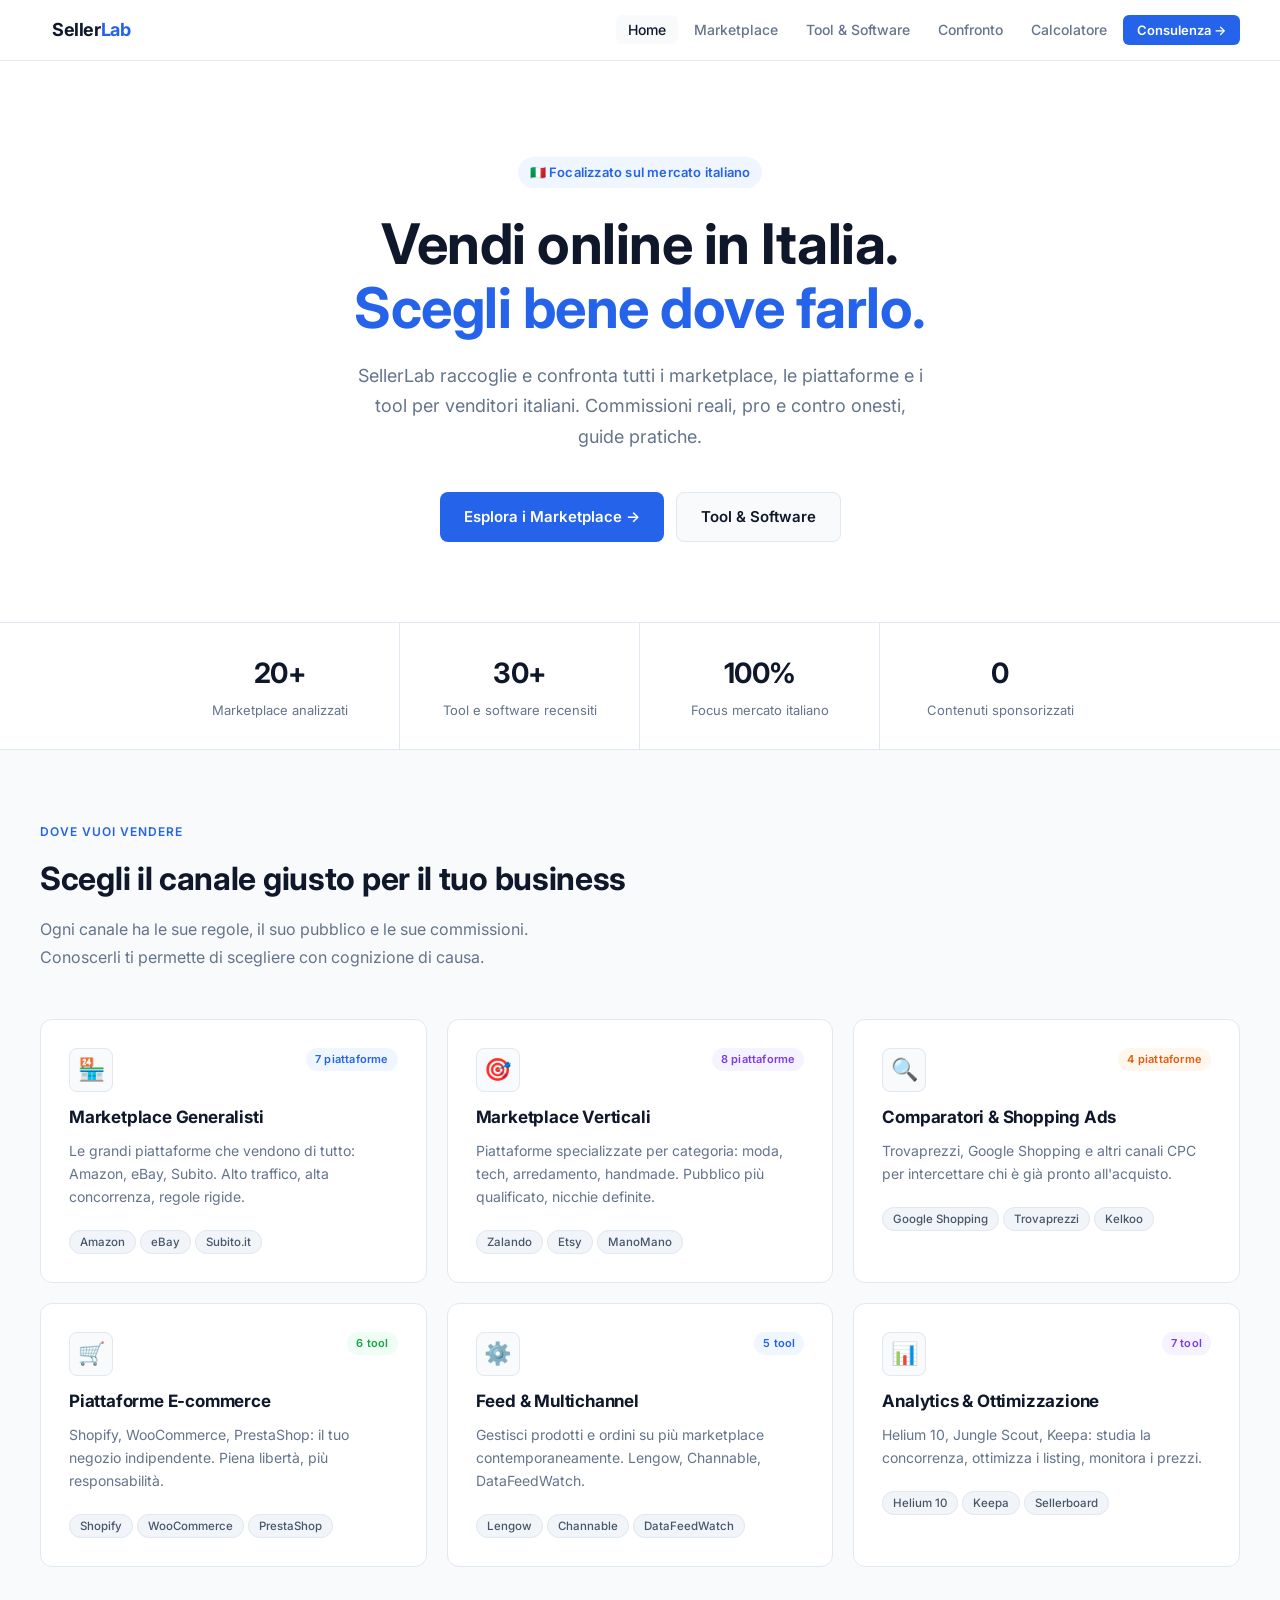
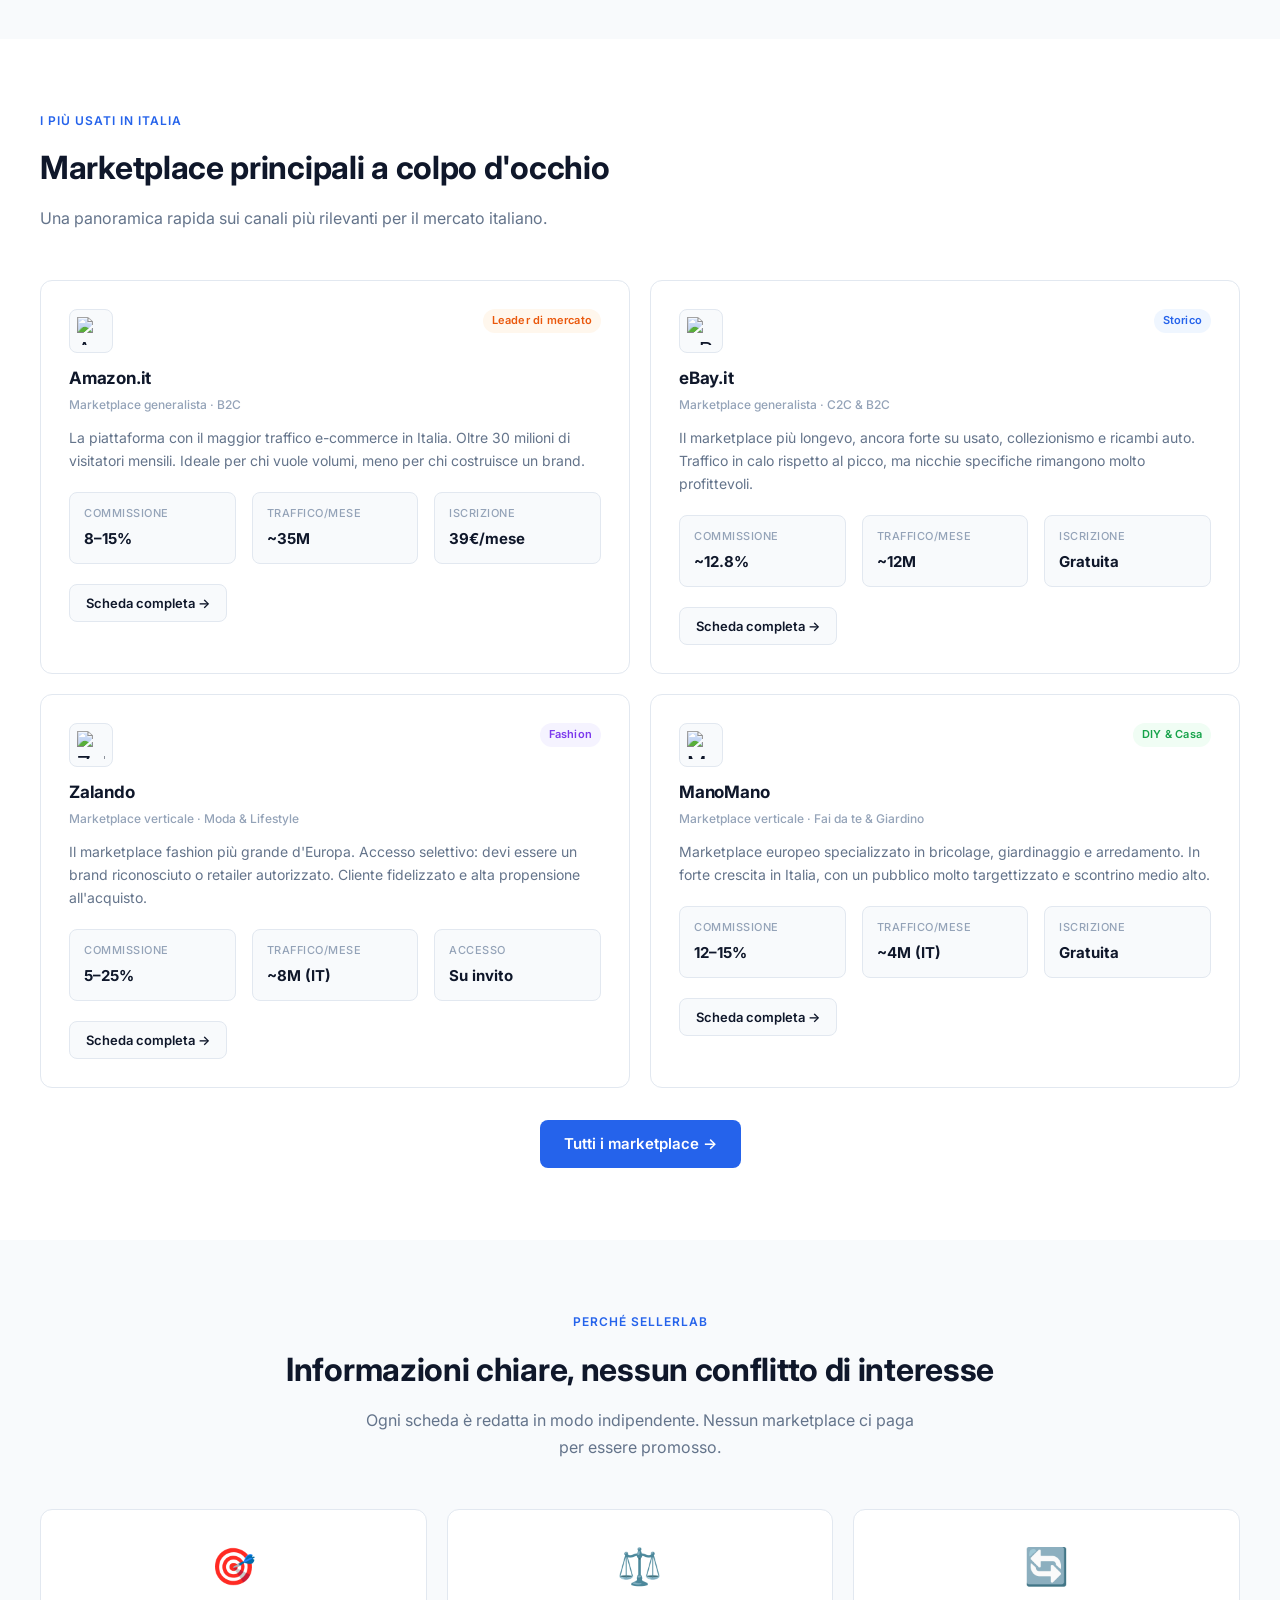
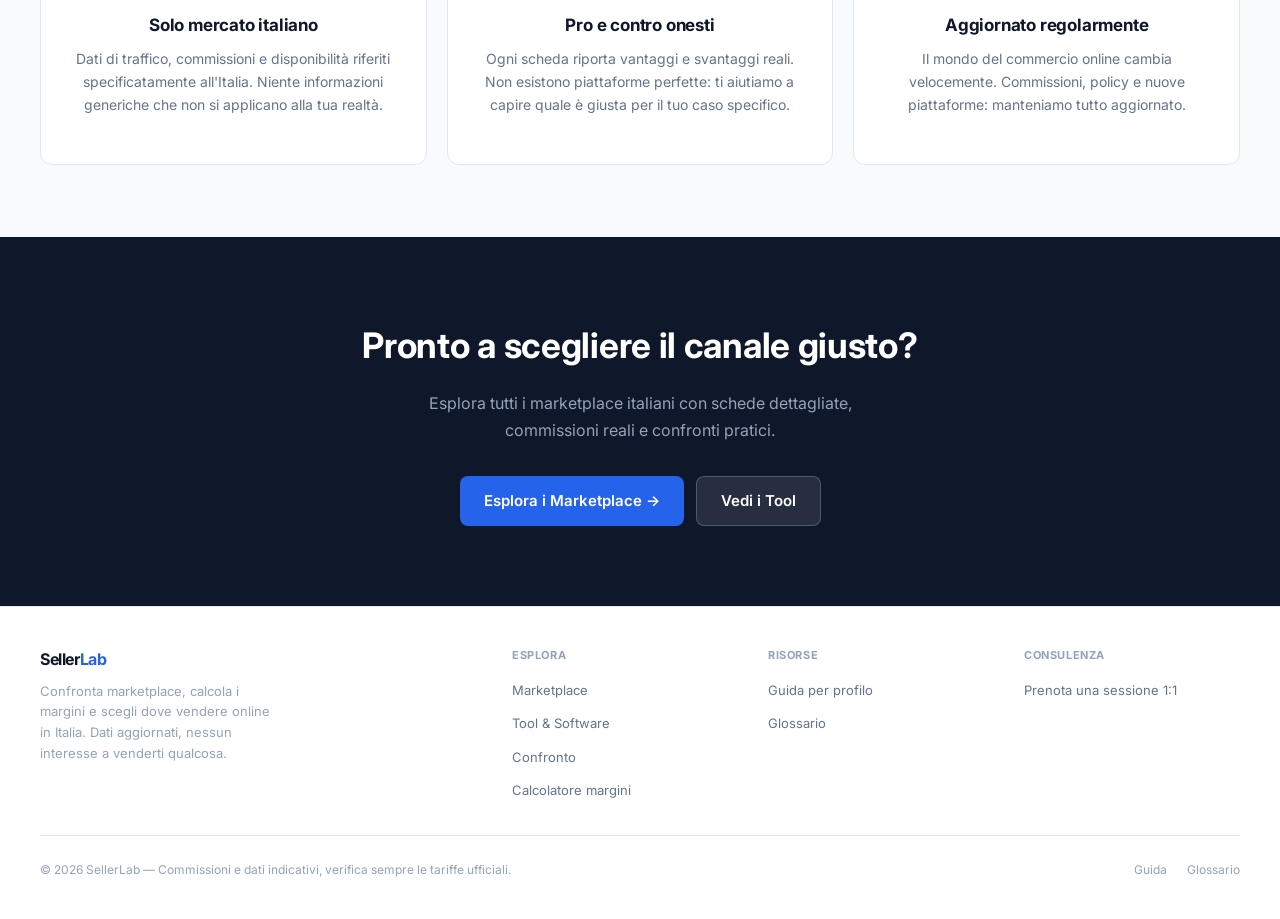
==== index.html @ 865c8135 "Prima versione SellerLab" ====
<!DOCTYPE html>
<html lang="it">
<head>
  <meta charset="UTF-8">
  <meta name="viewport" content="width=device-width, initial-scale=1.0">

  <!-- SEO primario -->
  <title>SellerLab — Marketplace e Tool per Vendere Online in Italia</title>
  <meta name="description" content="Confronta tutti i marketplace italiani e i tool per venditori online: Amazon, eBay, Zalando, Etsy e molto altro. Commissioni reali, pro e contro aggiornati al 2025.">
  <meta name="keywords" content="marketplace italiani, vendere online italia, amazon italia commissioni, ebay italia, zalando venditori, ecommerce italia, tool ecommerce, shopify italia">
  <meta name="robots" content="index, follow">
  <meta name="author" content="SellerLab">
  <link rel="canonical" href="https://sellerlab.it/">

  <!-- Open Graph -->
  <meta property="og:type" content="website">
  <meta property="og:site_name" content="SellerLab">
  <meta property="og:title" content="SellerLab — Marketplace e Tool per Vendere Online in Italia">
  <meta property="og:description" content="Confronta tutti i marketplace italiani e i tool per venditori online. Commissioni reali, pro e contro aggiornati al 2025.">
  <meta property="og:url" content="https://sellerlab.it/">
  <meta property="og:locale" content="it_IT">

  <!-- Twitter Card -->
  <meta name="twitter:card" content="summary_large_image">
  <meta name="twitter:title" content="SellerLab — Marketplace e Tool per Vendere Online in Italia">
  <meta name="twitter:description" content="Confronta tutti i marketplace italiani e i tool per venditori online. Commissioni reali, pro e contro aggiornati al 2025.">

  <!-- JSON-LD: WebSite + Organization -->
  <script type="application/ld+json">
  {
    "@context": "https://schema.org",
    "@graph": [
      {
        "@type": "WebSite",
        "@id": "https://sellerlab.it/#website",
        "name": "SellerLab",
        "description": "Guida indipendente a marketplace e tool per vendere online in Italia",
        "url": "https://sellerlab.it",
        "inLanguage": "it-IT",
        "publisher": { "@id": "https://sellerlab.it/#organization" }
      },
      {
        "@type": "Organization",
        "@id": "https://sellerlab.it/#organization",
        "name": "SellerLab",
        "url": "https://sellerlab.it",
        "description": "Guida indipendente ai marketplace e tool per vendere online in Italia"
      },
      {
        "@type": "BreadcrumbList",
        "itemListElement": [
          { "@type": "ListItem", "position": 1, "name": "Home", "item": "https://sellerlab.it/" }
        ]
      }
    ]
  }
  </script>

  <link rel="stylesheet" href="style.css">
</head>
<body>

<nav>
  <div class="nav-inner">
    <a href="index.html" class="logo">Seller<span>Lab</span></a>
    <ul>
      <li><a href="index.html" class="active">Home</a></li>
      <li><a href="marketplace.html">Marketplace</a></li>
      <li><a href="tools.html">Tool & Software</a></li>
      <li><a href="confronto.html">Confronto</a></li>
      <li><a href="calcolatore.html">Calcolatore</a></li>
      <li><a href="consulenza.html" class="nav-cta">Consulenza →</a></li>
    </ul>
  </div>
</nav>

<!-- HERO -->
<section class="hero">
  <div class="hero-badge">🇮🇹 Focalizzato sul mercato italiano</div>
  <h1>Vendi online in Italia.<br><em>Scegli bene dove farlo.</em></h1>
  <p>SellerLab raccoglie e confronta tutti i marketplace, le piattaforme e i tool per venditori italiani. Commissioni reali, pro e contro onesti, guide pratiche.</p>
  <div class="hero-actions">
    <a href="marketplace.html" class="btn btn-primary">Esplora i Marketplace →</a>
    <a href="tools.html" class="btn btn-secondary">Tool & Software</a>
  </div>
</section>

<!-- STATS -->
<div class="stats-bar">
  <div class="stat-item">
    <div class="stat-number">20+</div>
    <div class="stat-label">Marketplace analizzati</div>
  </div>
  <div class="stat-item">
    <div class="stat-number">30+</div>
    <div class="stat-label">Tool e software recensiti</div>
  </div>
  <div class="stat-item">
    <div class="stat-number">100%</div>
    <div class="stat-label">Focus mercato italiano</div>
  </div>
  <div class="stat-item">
    <div class="stat-number">0</div>
    <div class="stat-label">Contenuti sponsorizzati</div>
  </div>
</div>

<!-- CATEGORIE PRINCIPALI -->
<section class="section section-alt">
  <div class="section-inner">
    <div class="section-header">
      <div class="section-label">Dove vuoi vendere</div>
      <h2>Scegli il canale giusto per il tuo business</h2>
      <p>Ogni canale ha le sue regole, il suo pubblico e le sue commissioni. Conoscerli ti permette di scegliere con cognizione di causa.</p>
    </div>
    <div class="grid-3">

      <a href="marketplace.html#generalisti" class="card" style="text-decoration:none;color:inherit;">
        <div class="card-header">
          <div class="card-icon">🏪</div>
          <span class="badge badge-blue">7 piattaforme</span>
        </div>
        <div class="card-name" style="margin-bottom:8px;">Marketplace Generalisti</div>
        <div class="card-desc">Le grandi piattaforme che vendono di tutto: Amazon, eBay, Subito. Alto traffico, alta concorrenza, regole rigide.</div>
        <span class="tag">Amazon</span> <span class="tag">eBay</span> <span class="tag">Subito.it</span>
      </a>

      <a href="marketplace.html#verticali" class="card" style="text-decoration:none;color:inherit;">
        <div class="card-header">
          <div class="card-icon">🎯</div>
          <span class="badge badge-purple">8 piattaforme</span>
        </div>
        <div class="card-name" style="margin-bottom:8px;">Marketplace Verticali</div>
        <div class="card-desc">Piattaforme specializzate per categoria: moda, tech, arredamento, handmade. Pubblico più qualificato, nicchie definite.</div>
        <span class="tag">Zalando</span> <span class="tag">Etsy</span> <span class="tag">ManoMano</span>
      </a>

      <a href="marketplace.html#comparatori" class="card" style="text-decoration:none;color:inherit;">
        <div class="card-header">
          <div class="card-icon">🔍</div>
          <span class="badge badge-orange">4 piattaforme</span>
        </div>
        <div class="card-name" style="margin-bottom:8px;">Comparatori & Shopping Ads</div>
        <div class="card-desc">Trovaprezzi, Google Shopping e altri canali CPC per intercettare chi è già pronto all'acquisto.</div>
        <span class="tag">Google Shopping</span> <span class="tag">Trovaprezzi</span> <span class="tag">Kelkoo</span>
      </a>

      <a href="tools.html#ecommerce" class="card" style="text-decoration:none;color:inherit;">
        <div class="card-header">
          <div class="card-icon">🛒</div>
          <span class="badge badge-green">6 tool</span>
        </div>
        <div class="card-name" style="margin-bottom:8px;">Piattaforme E-commerce</div>
        <div class="card-desc">Shopify, WooCommerce, PrestaShop: il tuo negozio indipendente. Piena libertà, più responsabilità.</div>
        <span class="tag">Shopify</span> <span class="tag">WooCommerce</span> <span class="tag">PrestaShop</span>
      </a>

      <a href="tools.html#feed" class="card" style="text-decoration:none;color:inherit;">
        <div class="card-header">
          <div class="card-icon">⚙️</div>
          <span class="badge badge-blue">5 tool</span>
        </div>
        <div class="card-name" style="margin-bottom:8px;">Feed & Multichannel</div>
        <div class="card-desc">Gestisci prodotti e ordini su più marketplace contemporaneamente. Lengow, Channable, DataFeedWatch.</div>
        <span class="tag">Lengow</span> <span class="tag">Channable</span> <span class="tag">DataFeedWatch</span>
      </a>

      <a href="tools.html#analytics" class="card" style="text-decoration:none;color:inherit;">
        <div class="card-header">
          <div class="card-icon">📊</div>
          <span class="badge badge-purple">7 tool</span>
        </div>
        <div class="card-name" style="margin-bottom:8px;">Analytics & Ottimizzazione</div>
        <div class="card-desc">Helium 10, Jungle Scout, Keepa: studia la concorrenza, ottimizza i listing, monitora i prezzi.</div>
        <span class="tag">Helium 10</span> <span class="tag">Keepa</span> <span class="tag">Sellerboard</span>
      </a>

    </div>
  </div>
</section>

<!-- TOP MARKETPLACE PREVIEW -->
<section class="section">
  <div class="section-inner">
    <div class="section-header">
      <div class="section-label">I più usati in Italia</div>
      <h2>Marketplace principali a colpo d'occhio</h2>
      <p>Una panoramica rapida sui canali più rilevanti per il mercato italiano.</p>
    </div>
    <div class="grid-2">

      <div class="card">
        <div class="card-header">
          <div class="card-icon">
            <img src="https://www.google.com/s2/favicons?domain=amazon.it&sz=64" alt="Amazon" width="28" height="28">
          </div>
          <span class="badge badge-orange">Leader di mercato</span>
        </div>
        <div class="card-title-group">
          <div class="card-name">Amazon.it</div>
          <div class="card-type">Marketplace generalista · B2C</div>
        </div>
        <div class="card-desc" style="margin-top:12px;">La piattaforma con il maggior traffico e-commerce in Italia. Oltre 30 milioni di visitatori mensili. Ideale per chi vuole volumi, meno per chi costruisce un brand.</div>
        <div class="metrics">
          <div class="metric"><div class="metric-label">Commissione</div><div class="metric-value">8–15%</div></div>
          <div class="metric"><div class="metric-label">Traffico/mese</div><div class="metric-value">~35M</div></div>
          <div class="metric"><div class="metric-label">Iscrizione</div><div class="metric-value">39€/mese</div></div>
        </div>
        <a href="marketplace.html#amazon" class="btn btn-secondary" style="font-size:13px;padding:8px 16px;">Scheda completa →</a>
      </div>

      <div class="card">
        <div class="card-header">
          <div class="card-icon">
            <img src="https://cdn.simpleicons.org/ebay/E53238" alt="eBay" width="28" height="28">
          </div>
          <span class="badge badge-blue">Storico</span>
        </div>
        <div class="card-title-group">
          <div class="card-name">eBay.it</div>
          <div class="card-type">Marketplace generalista · C2C & B2C</div>
        </div>
        <div class="card-desc" style="margin-top:12px;">Il marketplace più longevo, ancora forte su usato, collezionismo e ricambi auto. Traffico in calo rispetto al picco, ma nicchie specifiche rimangono molto profittevoli.</div>
        <div class="metrics">
          <div class="metric"><div class="metric-label">Commissione</div><div class="metric-value">~12.8%</div></div>
          <div class="metric"><div class="metric-label">Traffico/mese</div><div class="metric-value">~12M</div></div>
          <div class="metric"><div class="metric-label">Iscrizione</div><div class="metric-value">Gratuita</div></div>
        </div>
        <a href="marketplace.html#ebay" class="btn btn-secondary" style="font-size:13px;padding:8px 16px;">Scheda completa →</a>
      </div>

      <div class="card">
        <div class="card-header">
          <div class="card-icon">
            <img src="https://cdn.simpleicons.org/zalando/FF6900" alt="Zalando" width="28" height="28">
          </div>
          <span class="badge badge-purple">Fashion</span>
        </div>
        <div class="card-title-group">
          <div class="card-name">Zalando</div>
          <div class="card-type">Marketplace verticale · Moda & Lifestyle</div>
        </div>
        <div class="card-desc" style="margin-top:12px;">Il marketplace fashion più grande d'Europa. Accesso selettivo: devi essere un brand riconosciuto o retailer autorizzato. Cliente fidelizzato e alta propensione all'acquisto.</div>
        <div class="metrics">
          <div class="metric"><div class="metric-label">Commissione</div><div class="metric-value">5–25%</div></div>
          <div class="metric"><div class="metric-label">Traffico/mese</div><div class="metric-value">~8M (IT)</div></div>
          <div class="metric"><div class="metric-label">Accesso</div><div class="metric-value">Su invito</div></div>
        </div>
        <a href="marketplace.html#zalando" class="btn btn-secondary" style="font-size:13px;padding:8px 16px;">Scheda completa →</a>
      </div>

      <div class="card">
        <div class="card-header">
          <div class="card-icon">
            <img src="https://www.google.com/s2/favicons?domain=manomano.com&sz=64" alt="ManoMano" width="28" height="28">
          </div>
          <span class="badge badge-green">DIY & Casa</span>
        </div>
        <div class="card-title-group">
          <div class="card-name">ManoMano</div>
          <div class="card-type">Marketplace verticale · Fai da te & Giardino</div>
        </div>
        <div class="card-desc" style="margin-top:12px;">Marketplace europeo specializzato in bricolage, giardinaggio e arredamento. In forte crescita in Italia, con un pubblico molto targettizzato e scontrino medio alto.</div>
        <div class="metrics">
          <div class="metric"><div class="metric-label">Commissione</div><div class="metric-value">12–15%</div></div>
          <div class="metric"><div class="metric-label">Traffico/mese</div><div class="metric-value">~4M (IT)</div></div>
          <div class="metric"><div class="metric-label">Iscrizione</div><div class="metric-value">Gratuita</div></div>
        </div>
        <a href="marketplace.html#manomano" class="btn btn-secondary" style="font-size:13px;padding:8px 16px;">Scheda completa →</a>
      </div>

    </div>
    <div style="margin-top:32px;text-align:center;">
      <a href="marketplace.html" class="btn btn-primary">Tutti i marketplace →</a>
    </div>
  </div>
</section>

<!-- PERCHÉ SELLERLAB -->
<section class="section section-alt">
  <div class="section-inner">
    <div class="section-header centered">
      <div class="section-label">Perché SellerLab</div>
      <h2>Informazioni chiare, nessun conflitto di interesse</h2>
      <p>Ogni scheda è redatta in modo indipendente. Nessun marketplace ci paga per essere promosso.</p>
    </div>
    <div class="grid-3">
      <div class="card" style="text-align:center;">
        <div style="font-size:36px;margin-bottom:16px;">🎯</div>
        <div class="card-name" style="margin-bottom:8px;">Solo mercato italiano</div>
        <div class="card-desc">Dati di traffico, commissioni e disponibilità riferiti specificatamente all'Italia. Niente informazioni generiche che non si applicano alla tua realtà.</div>
      </div>
      <div class="card" style="text-align:center;">
        <div style="font-size:36px;margin-bottom:16px;">⚖️</div>
        <div class="card-name" style="margin-bottom:8px;">Pro e contro onesti</div>
        <div class="card-desc">Ogni scheda riporta vantaggi e svantaggi reali. Non esistono piattaforme perfette: ti aiutiamo a capire quale è giusta per il tuo caso specifico.</div>
      </div>
      <div class="card" style="text-align:center;">
        <div style="font-size:36px;margin-bottom:16px;">🔄</div>
        <div class="card-name" style="margin-bottom:8px;">Aggiornato regolarmente</div>
        <div class="card-desc">Il mondo del commercio online cambia velocemente. Commissioni, policy e nuove piattaforme: manteniamo tutto aggiornato.</div>
      </div>
    </div>
  </div>
</section>

<!-- CTA -->
<section class="cta-section">
  <div class="section-inner">
    <h2>Pronto a scegliere il canale giusto?</h2>
    <p>Esplora tutti i marketplace italiani con schede dettagliate, commissioni reali e confronti pratici.</p>
    <div class="hero-actions">
      <a href="marketplace.html" class="btn btn-primary">Esplora i Marketplace →</a>
      <a href="tools.html" class="btn" style="background:rgba(255,255,255,.1);color:#fff;border:1px solid rgba(255,255,255,.2);">Vedi i Tool</a>
    </div>
  </div>
</section>

<footer>
  <div class="footer-inner">
    <div class="footer-brand">
      <a href="index.html" class="logo">Seller<span>Lab</span></a>
      <p>Confronta marketplace, calcola i margini e scegli dove vendere online in Italia. Dati aggiornati, nessun interesse a venderti qualcosa.</p>
    </div>
    <div class="footer-col">
      <h4>Esplora</h4>
      <ul>
        <li><a href="marketplace.html">Marketplace</a></li>
        <li><a href="tools.html">Tool & Software</a></li>
        <li><a href="confronto.html">Confronto</a></li>
        <li><a href="calcolatore.html">Calcolatore margini</a></li>
      </ul>
    </div>
    <div class="footer-col">
      <h4>Risorse</h4>
      <ul>
        <li><a href="guida.html">Guida per profilo</a></li>
        <li><a href="glossario.html">Glossario</a></li>
      </ul>
    </div>
    <div class="footer-col">
      <h4>Consulenza</h4>
      <ul>
        <li><a href="consulenza.html">Prenota una sessione 1:1</a></li>
      </ul>
    </div>
  </div>
  <div class="footer-bottom">
    <div class="footer-copy">© 2026 SellerLab — Commissioni e dati indicativi, verifica sempre le tariffe ufficiali.</div>
    <div class="footer-links">
      <a href="guida.html">Guida</a>
      <a href="glossario.html">Glossario</a>
    </div>
  </div>
</footer>


</body>
</html>
---- style.css ----
@import url('https://fonts.googleapis.com/css2?family=Inter:wght@300;400;500;600;700&display=swap');

*, *::before, *::after { box-sizing: border-box; margin: 0; padding: 0; }

:root {
  --bg: #ffffff;
  --bg-soft: #f8fafc;
  --bg-card: #ffffff;
  --border: #e2e8f0;
  --border-hover: #cbd5e1;
  --text: #0f172a;
  --text-secondary: #64748b;
  --text-muted: #94a3b8;
  --accent: #2563eb;
  --accent-light: #eff6ff;
  --accent-hover: #1d4ed8;
  --green: #16a34a;
  --green-light: #f0fdf4;
  --red: #dc2626;
  --red-light: #fef2f2;
  --orange: #ea580c;
  --orange-light: #fff7ed;
  --purple: #7c3aed;
  --purple-light: #f5f3ff;
  --radius: 12px;
  --radius-sm: 8px;
  --shadow: 0 1px 3px rgba(0,0,0,.06), 0 1px 2px rgba(0,0,0,.04);
  --shadow-md: 0 4px 12px rgba(0,0,0,.08);
  --shadow-hover: 0 8px 24px rgba(0,0,0,.10);
}

html { scroll-behavior: smooth; }

body {
  font-family: 'Inter', -apple-system, BlinkMacSystemFont, sans-serif;
  background: var(--bg);
  color: var(--text);
  font-size: 16px;
  line-height: 1.6;
  -webkit-font-smoothing: antialiased;
}

/* NAV */
nav {
  position: sticky;
  top: 0;
  z-index: 100;
  background: rgba(255,255,255,.92);
  backdrop-filter: blur(12px);
  border-bottom: 1px solid var(--border);
  padding: 0 24px;
}
.nav-inner {
  max-width: 1200px;
  margin: 0 auto;
  display: flex;
  align-items: center;
  justify-content: space-between;
  height: 60px;
}
.logo {
  font-size: 18px;
  font-weight: 700;
  color: var(--text);
  text-decoration: none;
  letter-spacing: -.4px;
}
.logo span { color: var(--accent); }
nav ul {
  list-style: none;
  display: flex;
  gap: 4px;
}
nav a {
  text-decoration: none;
  color: var(--text-secondary);
  font-size: 14px;
  font-weight: 500;
  padding: 6px 12px;
  border-radius: 6px;
  transition: background .15s, color .15s;
}
nav a:hover, nav a.active {
  background: var(--bg-soft);
  color: var(--text);
}
.nav-cta {
  background: var(--accent) !important;
  color: #fff !important;
  padding: 7px 14px !important;
  border-radius: 6px;
  font-weight: 600 !important;
  font-size: 13px !important;
}
.nav-cta:hover {
  background: var(--accent-hover) !important;
  color: #fff !important;
}

/* HERO */
.hero {
  padding: 96px 24px 80px;
  text-align: center;
  border-bottom: 1px solid var(--border);
}
.hero-badge {
  display: inline-flex;
  align-items: center;
  gap: 6px;
  background: var(--accent-light);
  color: var(--accent);
  font-size: 13px;
  font-weight: 600;
  padding: 5px 12px;
  border-radius: 20px;
  margin-bottom: 24px;
  letter-spacing: .2px;
}
.hero h1 {
  font-size: clamp(2rem, 5vw, 3.5rem);
  font-weight: 700;
  letter-spacing: -.5px;
  line-height: 1.15;
  max-width: 760px;
  margin: 0 auto 20px;
  color: var(--text);
}
.hero h1 em {
  font-style: normal;
  color: var(--accent);
}
.hero p {
  font-size: 18px;
  color: var(--text-secondary);
  max-width: 580px;
  margin: 0 auto 40px;
  line-height: 1.7;
}
.hero-actions {
  display: flex;
  gap: 12px;
  justify-content: center;
  flex-wrap: wrap;
}
.btn {
  display: inline-flex;
  align-items: center;
  gap: 8px;
  padding: 12px 24px;
  border-radius: var(--radius-sm);
  font-size: 15px;
  font-weight: 600;
  text-decoration: none;
  transition: all .15s;
  cursor: pointer;
  border: none;
}
.btn-primary {
  background: var(--accent);
  color: #fff;
}
.btn-primary:hover { background: var(--accent-hover); transform: translateY(-1px); box-shadow: var(--shadow-md); }
.btn-secondary {
  background: var(--bg-soft);
  color: var(--text);
  border: 1px solid var(--border);
}
.btn-secondary:hover { border-color: var(--border-hover); background: #f1f5f9; }

/* STATS BAR */
.stats-bar {
  display: flex;
  justify-content: center;
  gap: 0;
  border-bottom: 1px solid var(--border);
  overflow: hidden;
}
.stat-item {
  flex: 1;
  max-width: 240px;
  padding: 28px 24px;
  text-align: center;
  border-right: 1px solid var(--border);
}
.stat-item:last-child { border-right: none; }
.stat-number {
  font-size: 28px;
  font-weight: 700;
  color: var(--text);
  letter-spacing: -.5px;
}
.stat-label {
  font-size: 13px;
  color: var(--text-secondary);
  margin-top: 4px;
}

/* SECTIONS */
.section {
  padding: 72px 24px;
}
.section-alt { background: var(--bg-soft); }
.section-inner {
  max-width: 1200px;
  margin: 0 auto;
}
.section-header {
  margin-bottom: 48px;
}
.section-header.centered { text-align: center; }
.section-label {
  font-size: 12px;
  font-weight: 600;
  letter-spacing: 1px;
  text-transform: uppercase;
  color: var(--accent);
  margin-bottom: 12px;
}
.section-header h2 {
  font-size: clamp(1.5rem, 3vw, 2rem);
  font-weight: 700;
  letter-spacing: -.3px;
  margin-bottom: 12px;
}
.section-header p {
  font-size: 16px;
  color: var(--text-secondary);
  max-width: 560px;
  line-height: 1.7;
}
.section-header.centered p { margin: 0 auto; }

/* GRID */
.grid-2 { display: grid; grid-template-columns: repeat(auto-fill, minmax(520px, 1fr)); gap: 20px; }
.grid-3 { display: grid; grid-template-columns: repeat(auto-fill, minmax(340px, 1fr)); gap: 20px; }
.grid-4 { display: grid; grid-template-columns: repeat(auto-fill, minmax(260px, 1fr)); gap: 16px; }

/* CARD */
.card {
  background: var(--bg-card);
  border: 1px solid var(--border);
  border-radius: var(--radius);
  padding: 28px;
  transition: border-color .2s, box-shadow .2s;
}
.card:hover {
  border-color: var(--border-hover);
  box-shadow: var(--shadow-hover);
}
.card-header {
  display: flex;
  align-items: flex-start;
  justify-content: space-between;
  gap: 12px;
  margin-bottom: 12px;
}
.card-icon {
  width: 44px;
  height: 44px;
  border-radius: var(--radius-sm);
  background: var(--bg-soft);
  border: 1px solid var(--border);
  display: flex;
  align-items: center;
  justify-content: center;
  font-size: 22px;
  flex-shrink: 0;
  overflow: hidden;
}
.card-icon img {
  width: 28px;
  height: 28px;
  object-fit: contain;
  display: block;
}
.card-title-group { flex: 1; }
.card-name {
  font-size: 17px;
  font-weight: 700;
  color: var(--text);
  letter-spacing: -.2px;
}
.card-type {
  font-size: 12px;
  color: var(--text-muted);
  font-weight: 500;
  margin-top: 2px;
}
.card-desc {
  font-size: 14px;
  color: var(--text-secondary);
  line-height: 1.65;
  margin-bottom: 20px;
}

/* BADGE */
.badge {
  display: inline-flex;
  align-items: center;
  font-size: 11px;
  font-weight: 600;
  padding: 3px 9px;
  border-radius: 20px;
  letter-spacing: .2px;
  white-space: nowrap;
}
.badge-blue { background: var(--accent-light); color: var(--accent); }
.badge-green { background: var(--green-light); color: var(--green); }
.badge-orange { background: var(--orange-light); color: var(--orange); }
.badge-purple { background: var(--purple-light); color: var(--purple); }
.badge-gray { background: #f1f5f9; color: #475569; }

/* METRICS */
.metrics {
  display: flex;
  gap: 16px;
  flex-wrap: wrap;
  margin-bottom: 20px;
}
.metric {
  flex: 1;
  min-width: 100px;
  background: var(--bg-soft);
  border: 1px solid var(--border);
  border-radius: var(--radius-sm);
  padding: 12px 14px;
}
.metric-label {
  font-size: 11px;
  color: var(--text-muted);
  font-weight: 500;
  text-transform: uppercase;
  letter-spacing: .5px;
  margin-bottom: 4px;
}
.metric-value {
  font-size: 15px;
  font-weight: 700;
  color: var(--text);
}

/* PRO / CONTRO */
.pros-cons {
  display: grid;
  grid-template-columns: 1fr 1fr;
  gap: 12px;
  margin-bottom: 20px;
}
.pros, .cons {
  border-radius: var(--radius-sm);
  padding: 14px;
}
.pros { background: var(--green-light); border: 1px solid #bbf7d0; }
.cons { background: var(--red-light); border: 1px solid #fecaca; }
.pros-cons h4 {
  font-size: 11px;
  font-weight: 700;
  text-transform: uppercase;
  letter-spacing: .5px;
  margin-bottom: 8px;
}
.pros h4 { color: var(--green); }
.cons h4 { color: var(--red); }
.pros-cons ul {
  list-style: none;
  display: flex;
  flex-direction: column;
  gap: 4px;
}
.pros-cons li {
  font-size: 12.5px;
  line-height: 1.4;
  color: var(--text);
  padding-left: 16px;
  position: relative;
}
.pros li::before { content: '✓'; position: absolute; left: 0; color: var(--green); font-weight: 700; }
.cons li::before { content: '×'; position: absolute; left: 0; color: var(--red); font-weight: 700; }

/* TAGS */
.tags {
  display: flex;
  flex-wrap: wrap;
  gap: 6px;
}
.tag {
  font-size: 11.5px;
  font-weight: 500;
  padding: 4px 10px;
  background: #f1f5f9;
  color: #475569;
  border-radius: 20px;
  border: 1px solid var(--border);
}

/* CATEGORY NAV */
.cat-nav {
  display: flex;
  gap: 8px;
  flex-wrap: wrap;
  margin-bottom: 40px;
}
.cat-btn {
  padding: 8px 18px;
  border-radius: 20px;
  border: 1px solid var(--border);
  background: var(--bg);
  color: var(--text-secondary);
  font-size: 13.5px;
  font-weight: 500;
  cursor: pointer;
  transition: all .15s;
  text-decoration: none;
}
.cat-btn:hover, .cat-btn.active {
  background: var(--accent);
  border-color: var(--accent);
  color: #fff;
}

/* FEATURE LIST */
.feature-list {
  list-style: none;
  display: flex;
  flex-direction: column;
  gap: 6px;
  margin-bottom: 20px;
}
.feature-list li {
  font-size: 13px;
  color: var(--text-secondary);
  padding-left: 18px;
  position: relative;
  line-height: 1.5;
}
.feature-list li::before {
  content: '→';
  position: absolute;
  left: 0;
  color: var(--accent);
  font-weight: 700;
}

/* PRICING TAG */
.pricing-tag {
  display: inline-flex;
  align-items: center;
  gap: 6px;
  font-size: 13px;
  font-weight: 600;
  color: var(--text);
}
.pricing-tag .price-value {
  color: var(--accent);
}

/* CTA SECTION */
.cta-section {
  background: var(--text);
  padding: 80px 24px;
  text-align: center;
}
.cta-section h2 {
  font-size: clamp(1.5rem, 3vw, 2.2rem);
  font-weight: 700;
  color: #fff;
  margin-bottom: 16px;
  letter-spacing: -.3px;
}
.cta-section p {
  font-size: 16px;
  color: #94a3b8;
  max-width: 480px;
  margin: 0 auto 32px;
  line-height: 1.7;
}

/* FOOTER */
footer {
  border-top: 1px solid var(--border);
  padding: 40px 24px;
}
.footer-inner {
  max-width: 1200px;
  margin: 0 auto;
  display: grid;
  grid-template-columns: 2fr 1fr 1fr 1fr;
  gap: 40px;
  padding-bottom: 32px;
  border-bottom: 1px solid var(--border);
  margin-bottom: 24px;
}
.footer-brand .logo { font-size: 16px; display: inline-block; margin-bottom: 8px; }
.footer-brand p {
  font-size: 13px;
  color: var(--text-muted);
  line-height: 1.6;
  max-width: 240px;
}
.footer-col h4 {
  font-size: 11px;
  font-weight: 700;
  text-transform: uppercase;
  letter-spacing: .6px;
  color: var(--text-muted);
  margin-bottom: 12px;
}
.footer-col ul { list-style: none; display: flex; flex-direction: column; gap: 8px; }
.footer-col ul a {
  font-size: 13px;
  color: var(--text-secondary);
  text-decoration: none;
  transition: color .15s;
}
.footer-col ul a:hover { color: var(--text); }
.footer-col .btn-consult-sm { display: inline-block; font-size: 13px; }
.footer-bottom {
  max-width: 1200px;
  margin: 0 auto;
  display: flex;
  align-items: center;
  justify-content: space-between;
  flex-wrap: wrap;
  gap: 12px;
}
.footer-copy {
  font-size: 12px;
  color: var(--text-muted);
}
.footer-links {
  display: flex;
  gap: 20px;
}
.footer-links a {
  font-size: 12px;
  color: var(--text-muted);
  text-decoration: none;
  transition: color .15s;
}
.footer-links a:hover { color: var(--text); }

/* PAGE HERO */
.page-hero {
  padding: 64px 24px 56px;
  border-bottom: 1px solid var(--border);
}
.page-hero-inner {
  max-width: 1200px;
  margin: 0 auto;
}
.page-hero h1 {
  font-size: clamp(1.8rem, 4vw, 2.8rem);
  font-weight: 700;
  letter-spacing: -.4px;
  margin-bottom: 12px;
}
.page-hero p {
  font-size: 17px;
  color: var(--text-secondary);
  max-width: 600px;
  line-height: 1.7;
}

/* DIVIDER */
.divider {
  height: 1px;
  background: var(--border);
  margin: 0;
}

/* INTRO BOX */
.intro-box {
  background: var(--accent-light);
  border: 1px solid #bfdbfe;
  border-radius: var(--radius);
  padding: 24px 28px;
  margin-bottom: 40px;
}
.intro-box p {
  font-size: 15px;
  color: #1e40af;
  line-height: 1.7;
}
.intro-box strong { color: #1e3a8a; }

/* ===== CONSULENZA CTA ===== */

/* Sezione interna alle pagine */
.consult-section {
  background: #0f172a;
  border-radius: var(--radius);
  padding: 48px 40px;
  margin: 56px 0;
  display: grid;
  grid-template-columns: 1fr auto;
  gap: 32px;
  align-items: center;
}
.consult-section-label {
  font-size: 11px;
  font-weight: 700;
  text-transform: uppercase;
  letter-spacing: 1px;
  color: #60a5fa;
  margin-bottom: 10px;
}
.consult-section h2 {
  font-size: clamp(1.4rem, 2.5vw, 1.9rem);
  font-weight: 700;
  color: #ffffff;
  letter-spacing: -.3px;
  margin-bottom: 14px;
  line-height: 1.25;
}
.consult-section p {
  font-size: 15px;
  color: #94a3b8;
  line-height: 1.7;
  max-width: 560px;
}
.consult-section p strong { color: #e2e8f0; }
.consult-reasons {
  list-style: none;
  display: flex;
  flex-direction: column;
  gap: 8px;
  margin-top: 18px;
}
.consult-reasons li {
  font-size: 13.5px;
  color: #94a3b8;
  display: flex;
  align-items: flex-start;
  gap: 8px;
  line-height: 1.5;
}
.consult-reasons li::before {
  content: '→';
  color: #60a5fa;
  flex-shrink: 0;
  font-weight: 600;
}
.consult-cta-wrap {
  display: flex;
  flex-direction: column;
  align-items: center;
  gap: 10px;
  min-width: 200px;
}
.btn-consult {
  display: inline-block;
  background: #2563eb;
  color: #ffffff !important;
  font-size: 15px;
  font-weight: 600;
  padding: 14px 28px;
  border-radius: var(--radius-sm);
  text-decoration: none;
  transition: background .2s, transform .2s;
  text-align: center;
  white-space: nowrap;
  font-family: inherit;
}
.btn-consult:hover { background: #1d4ed8; transform: translateY(-1px); }
.consult-price-note {
  font-size: 12px;
  color: #64748b;
  text-align: center;
  line-height: 1.4;
}
.consult-quote {
  margin-top: 24px;
  padding: 16px 20px;
  border-left: 3px solid #3b82f6;
  background: rgba(59,130,246,.08);
  border-radius: 0 8px 8px 0;
  font-size: 13.5px;
  color: #93c5fd;
  line-height: 1.6;
  font-style: italic;
}

/* Barra sticky in fondo */
.consult-bar {
  position: fixed;
  bottom: 0;
  left: 0;
  right: 0;
  background: #0f172a;
  border-top: 1px solid #1e293b;
  z-index: 1000;
  padding: 14px 24px;
  box-shadow: 0 -4px 24px rgba(0,0,0,.18);
}
.consult-bar-inner {
  max-width: 1200px;
  margin: 0 auto;
  display: flex;
  align-items: center;
  justify-content: space-between;
  gap: 20px;
}
.consult-bar-text {
  display: flex;
  flex-direction: column;
  gap: 2px;
}
.consult-bar-text strong {
  font-size: 14px;
  font-weight: 700;
  color: #f1f5f9;
}
.consult-bar-text span {
  font-size: 12.5px;
  color: #64748b;
}
.consult-bar-actions {
  display: flex;
  align-items: center;
  gap: 16px;
  flex-shrink: 0;
}
.consult-bar-close {
  background: none;
  border: none;
  color: #475569;
  font-size: 20px;
  cursor: pointer;
  line-height: 1;
  padding: 4px;
  transition: color .15s;
}
.consult-bar-close:hover { color: #94a3b8; }
.btn-consult-sm {
  display: inline-block;
  background: #2563eb;
  color: #ffffff !important;
  font-size: 13px;
  font-weight: 600;
  padding: 10px 20px;
  border-radius: var(--radius-sm);
  text-decoration: none;
  transition: background .2s;
  white-space: nowrap;
  font-family: inherit;
}
.btn-consult-sm:hover { background: #1d4ed8; }

/* RESPONSIVE */
@media (max-width: 768px) {
  .grid-2, .grid-3, .grid-4 { grid-template-columns: 1fr; }
  .consult-section { grid-template-columns: 1fr; padding: 32px 24px; }
  .consult-cta-wrap { align-items: flex-start; }
  .consult-bar-inner { flex-wrap: wrap; gap: 12px; }
  .consult-bar-text span { display: none; }
  .pros-cons { grid-template-columns: 1fr; }
  .stats-bar { flex-wrap: wrap; }
  .stat-item { min-width: 50%; border-right: none; border-bottom: 1px solid var(--border); }
  .metrics { flex-direction: column; }
  .hero { padding: 64px 24px 56px; }
  .section { padding: 48px 24px; }
  .footer-inner { grid-template-columns: 1fr 1fr; }
  .footer-brand { grid-column: 1 / -1; }
  .footer-bottom { flex-direction: column; text-align: center; }
}
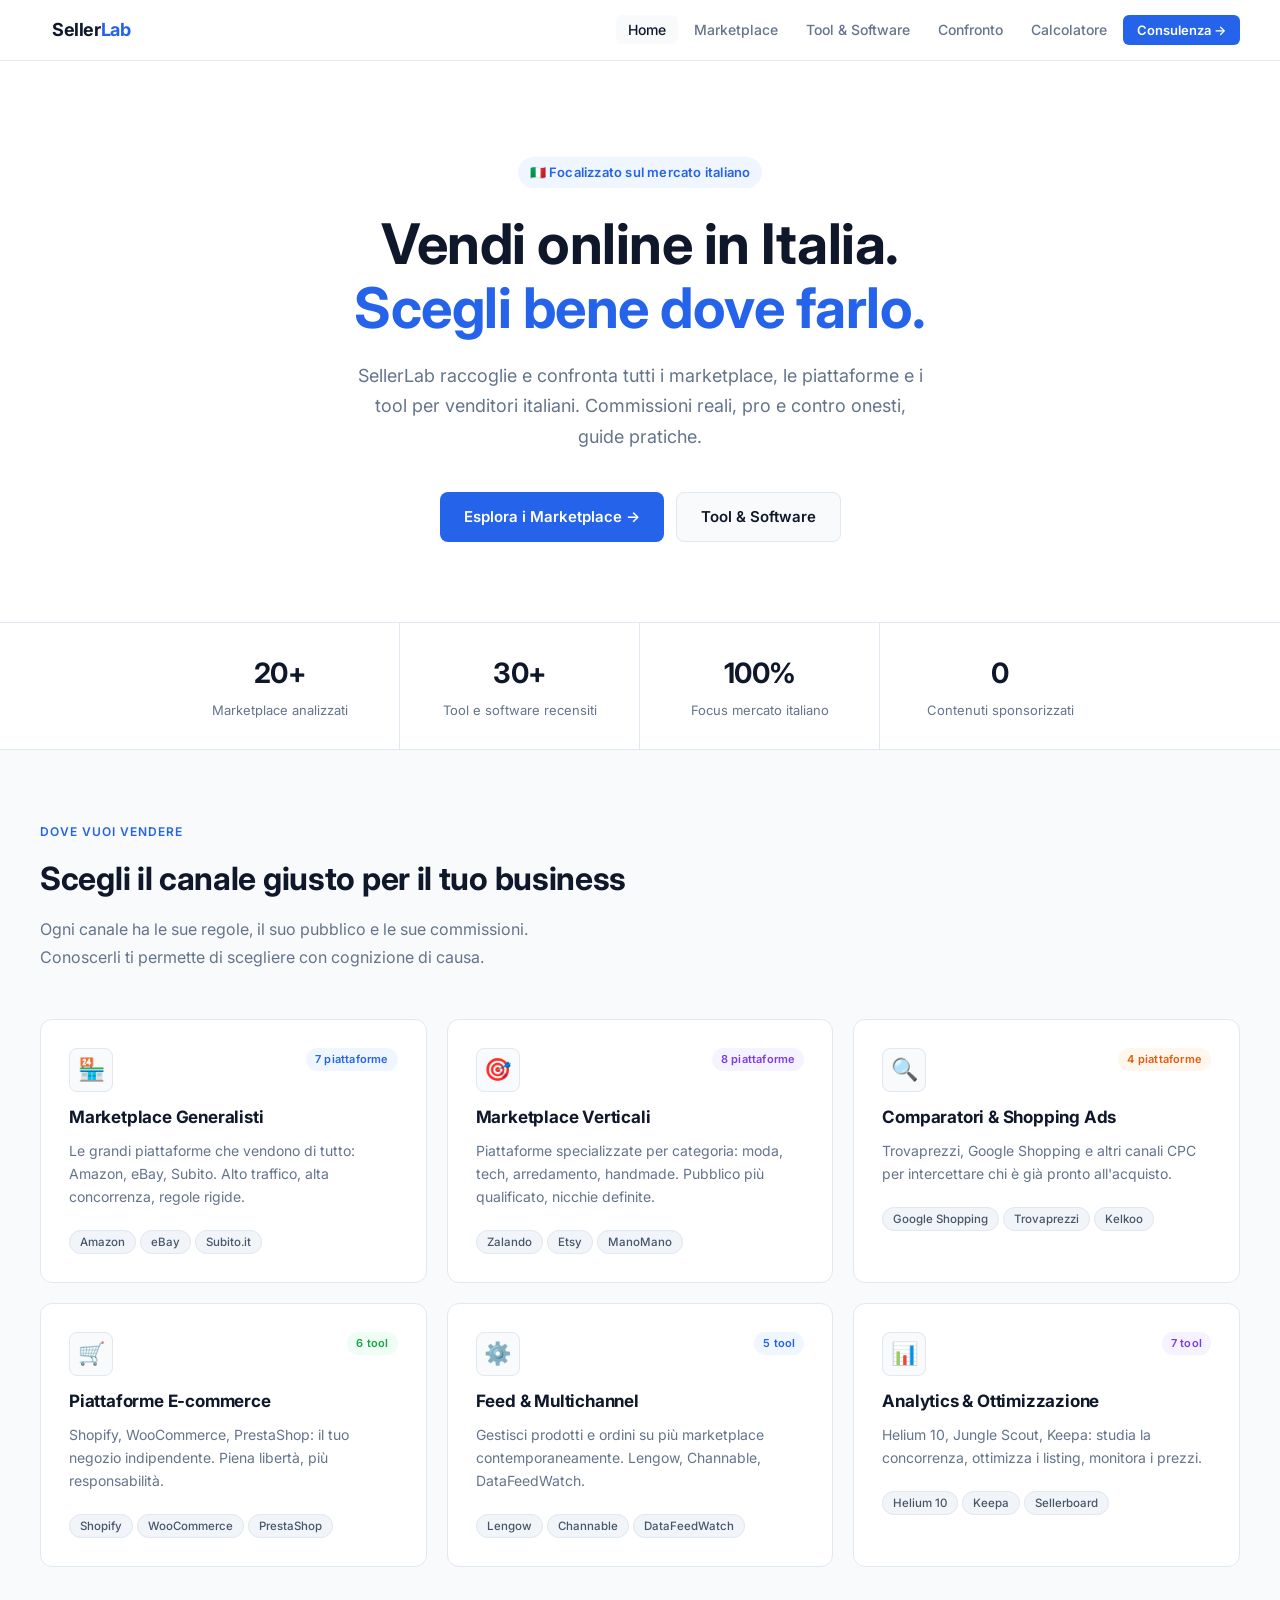
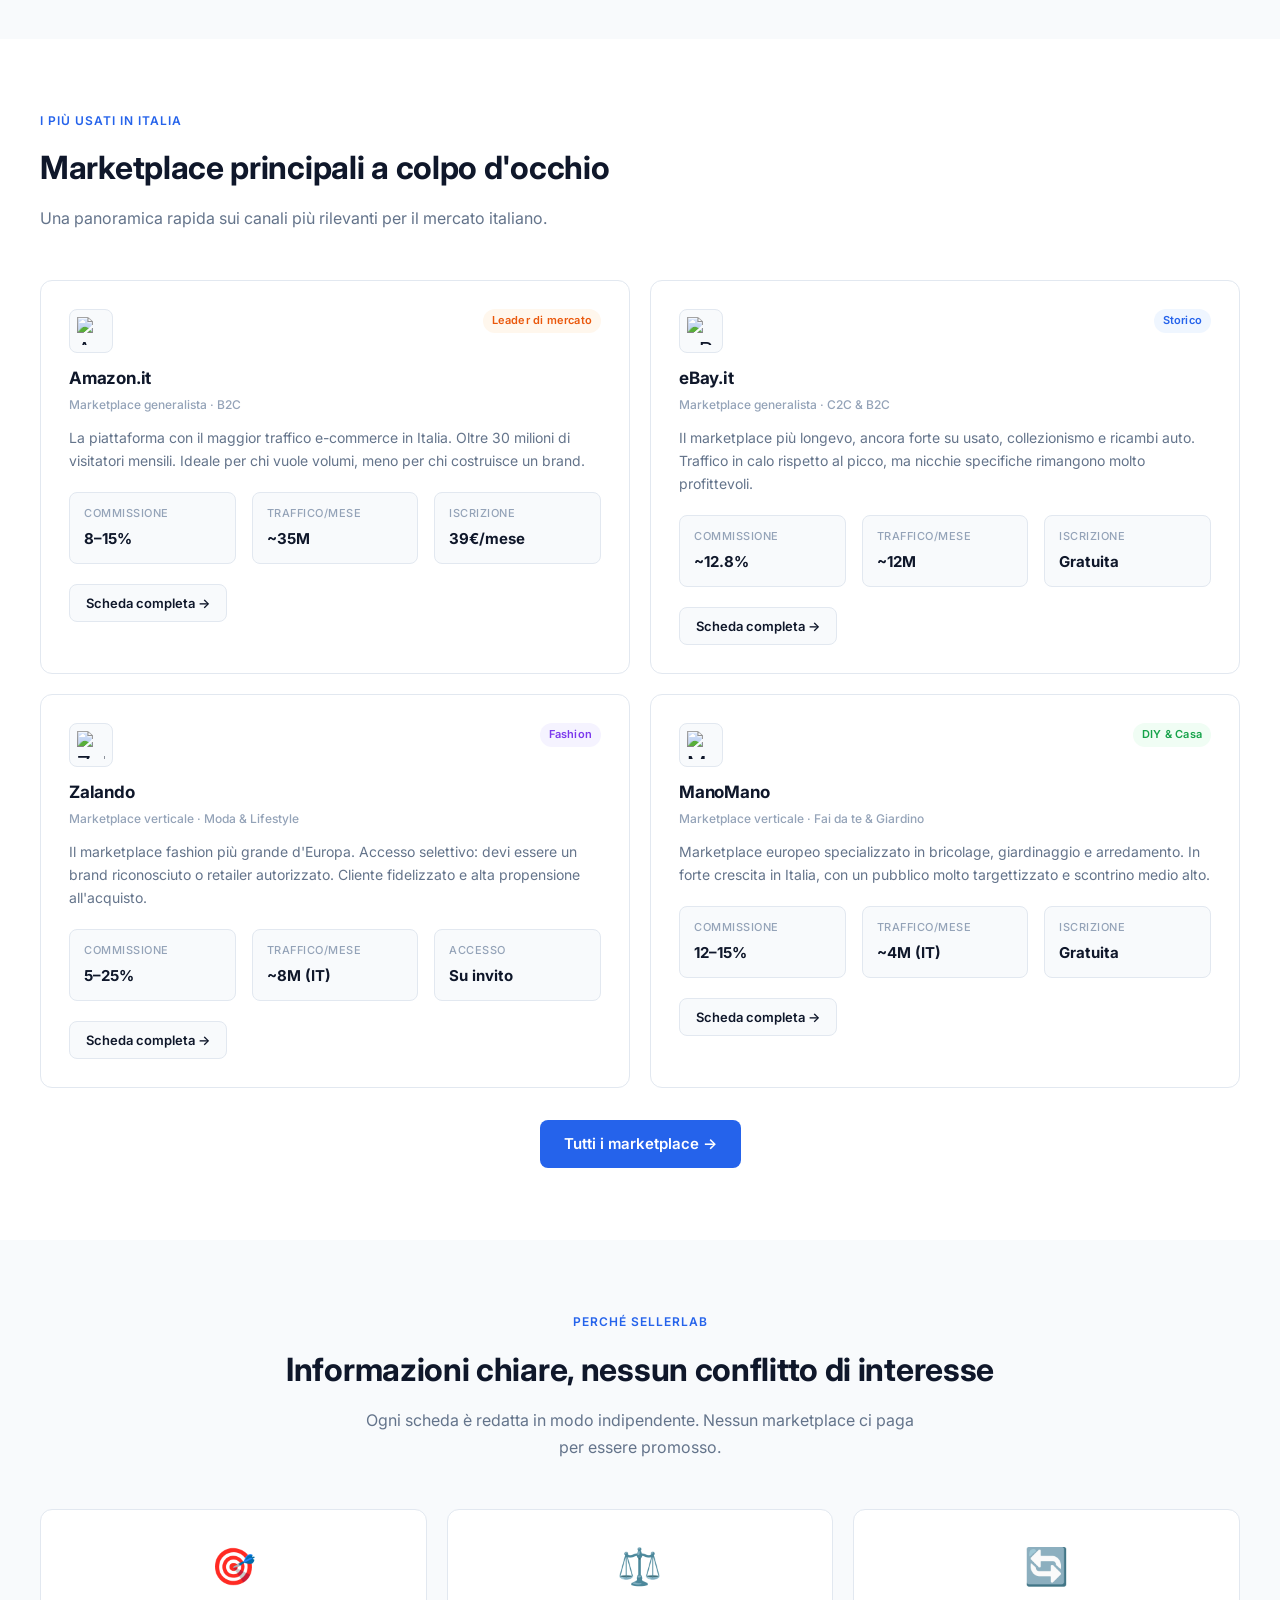
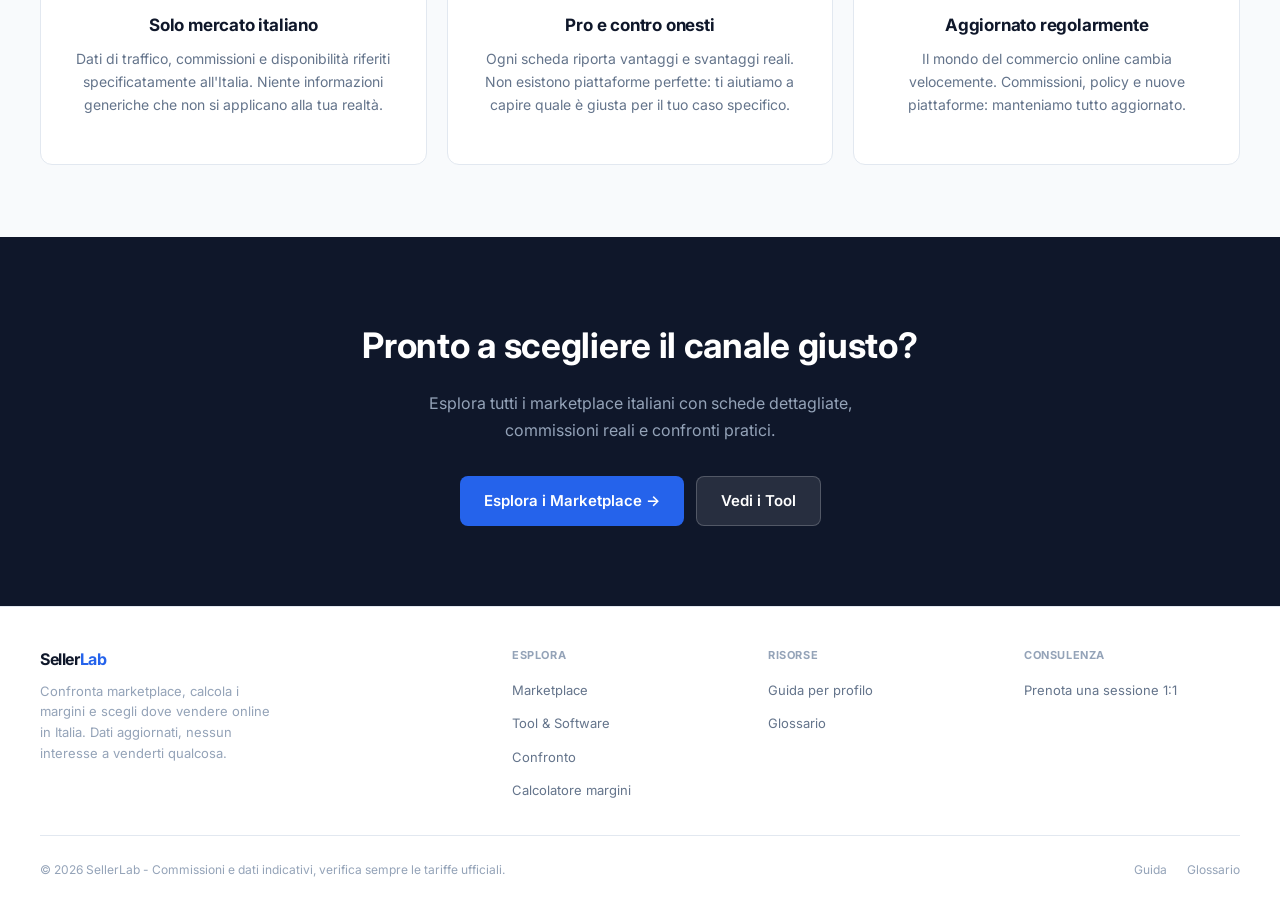
==== commit be98afb9: "Sostituiti trattini em dash con trattini semplici" ====
--- a/index.html
+++ b/index.html
@@ -2,10 +2,18 @@
 <html lang="it">
 <head>
   <meta charset="UTF-8">
+  <!-- Google tag (gtag.js) -->
+  <script async src="https://www.googletagmanager.com/gtag/js?id=G-7MWL3R1W6F"></script>
+  <script>
+    window.dataLayer = window.dataLayer || [];
+    function gtag(){dataLayer.push(arguments);}
+    gtag('js', new Date());
+    gtag('config', 'G-7MWL3R1W6F');
+  </script>
   <meta name="viewport" content="width=device-width, initial-scale=1.0">
 
   <!-- SEO primario -->
-  <title>SellerLab — Marketplace e Tool per Vendere Online in Italia</title>
+  <title>SellerLab - Marketplace e Tool per Vendere Online in Italia</title>
   <meta name="description" content="Confronta tutti i marketplace italiani e i tool per venditori online: Amazon, eBay, Zalando, Etsy e molto altro. Commissioni reali, pro e contro aggiornati al 2025.">
   <meta name="keywords" content="marketplace italiani, vendere online italia, amazon italia commissioni, ebay italia, zalando venditori, ecommerce italia, tool ecommerce, shopify italia">
   <meta name="robots" content="index, follow">
@@ -15,14 +23,14 @@
   <!-- Open Graph -->
   <meta property="og:type" content="website">
   <meta property="og:site_name" content="SellerLab">
-  <meta property="og:title" content="SellerLab — Marketplace e Tool per Vendere Online in Italia">
+  <meta property="og:title" content="SellerLab - Marketplace e Tool per Vendere Online in Italia">
   <meta property="og:description" content="Confronta tutti i marketplace italiani e i tool per venditori online. Commissioni reali, pro e contro aggiornati al 2025.">
   <meta property="og:url" content="https://sellerlab.it/">
   <meta property="og:locale" content="it_IT">
 
   <!-- Twitter Card -->
   <meta name="twitter:card" content="summary_large_image">
-  <meta name="twitter:title" content="SellerLab — Marketplace e Tool per Vendere Online in Italia">
+  <meta name="twitter:title" content="SellerLab - Marketplace e Tool per Vendere Online in Italia">
   <meta name="twitter:description" content="Confronta tutti i marketplace italiani e i tool per venditori online. Commissioni reali, pro e contro aggiornati al 2025.">
 
   <!-- JSON-LD: WebSite + Organization -->
@@ -346,7 +354,7 @@
     </div>
   </div>
   <div class="footer-bottom">
-    <div class="footer-copy">© 2026 SellerLab — Commissioni e dati indicativi, verifica sempre le tariffe ufficiali.</div>
+    <div class="footer-copy">© 2026 SellerLab - Commissioni e dati indicativi, verifica sempre le tariffe ufficiali.</div>
     <div class="footer-links">
       <a href="guida.html">Guida</a>
       <a href="glossario.html">Glossario</a>
